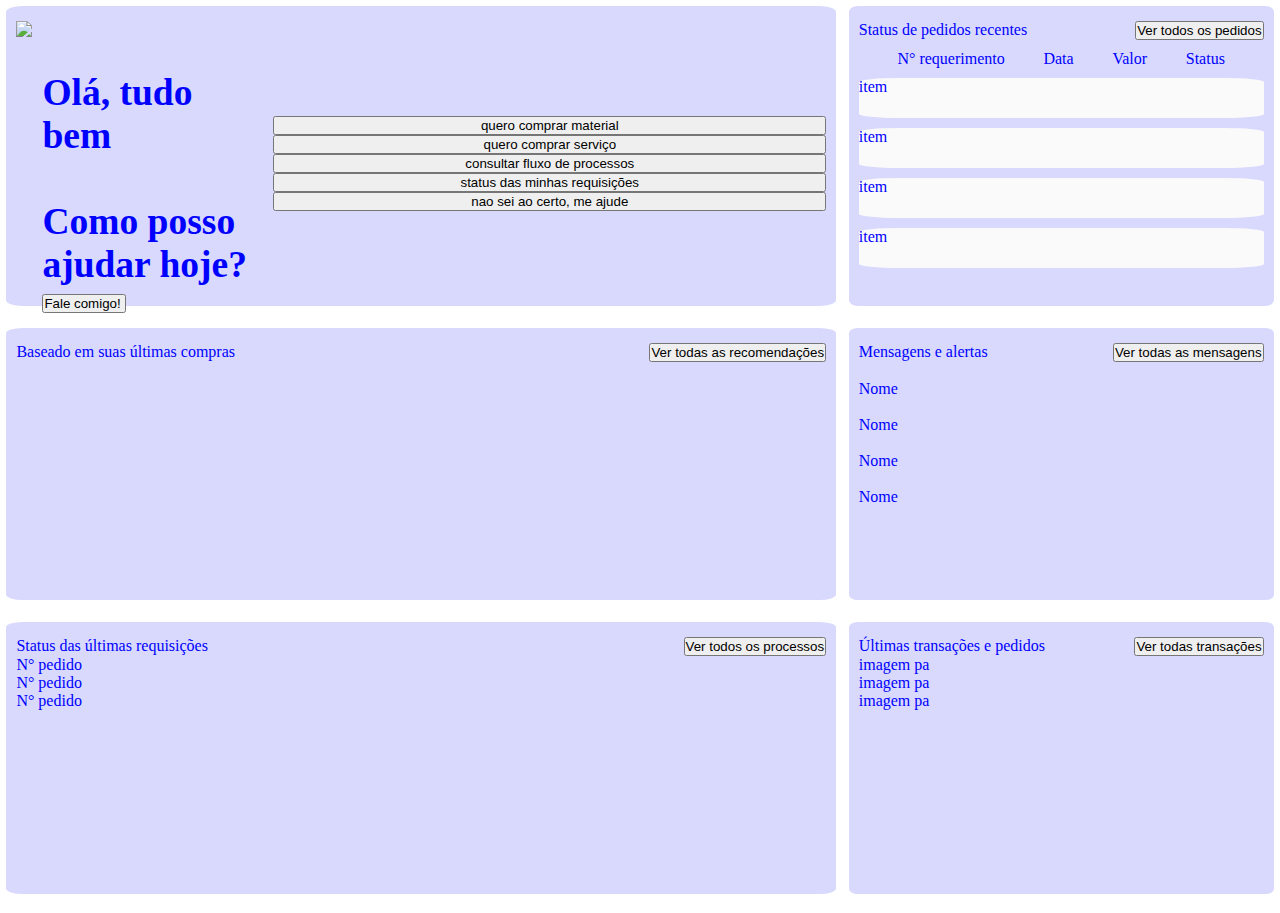
==== novo.html @ 1de51207 "JC+LC add: recent orders + alerts html" ====
<!DOCTYPE html>
<html lang="pt-br">
<head>
    <meta charset="UTF-8">
    <meta name="viewport" content="width=device-width, initial-scale=1.0">
    <title>SAP-NOVO</title>
    <link rel="stylesheet" href="visual/css/sap.css">
</head>
<body>
    <main class="main-content">
        <section class="double-box"> <!--PRIMEIRA-->
            <div class="long-box intro corner-border">
                <div>
                    <img src="./visual/imagens/roboz.png" class="roboz">
                </div>
                <div id="ola-tudo">
                    <h2>Olá, tudo bem 
                        <br>
                        <br>
                        Como posso
                        <br>
                        ajudar hoje?
                    </h2>
                    <button>Fale comigo! <img></button>
                </div>
                <div class="opcoes-ola">
                    <button>quero comprar material</button>
                    <button>quero comprar serviço</button>
                    <button>consultar fluxo de processos</button>
                    <button>status das minhas requisições</button>
                    <button>nao sei ao certo, me ajude</button>
                </div>
            </div>
            <div class="small-box corner-border">
                <div class="titulo-box">
                    <p>Status de pedidos recentes</p>
                    <button>Ver todos os pedidos</button>
                </div>
                <div class="info-pedidos">
                    <span>N° requerimento</span>
                    <span>Data</span>
                    <span>Valor</span>
                    <span>Status</span>
                </div>
                <div class="item-pedido">
                    <p>item</p>
                </div>
                <div class="item-pedido">
                    <p>item</p>
                </div>
                <div class="item-pedido">
                    <p>item</p>
                </div>
                <div class="item-pedido">
                    <p>item</p>
                </div>
            </div>
        </section>
        <section class="double-box corner-border" id="compras"> <!--SEGUNDA-->
            <div class="long-box corner-border" id="buying-box">
                <div class="titulo-box">
                    <p>Baseado em suas últimas compras</p>
                    <button>Ver todas as recomendações</button>
                </div>
                <div>
                    <div>
                        <img src="" alt="">
                        <p></p> 
                    </div>
                    <div>
                        <img src="" alt="">
                        <p></p> 
                    </div>
                    <div>
                        <img src="" alt="">
                        <p></p> 
                    </div>
                    <div>
                        <img src="" alt="">
                        <p></p> 
                    </div>
                    <div>
                        <img src="" alt="">
                        <p></p> 
                    </div>
                    <div>
                        <img src="" alt="">
                        <p></p> 
                    </div>
                </div>

            </div>
            <div class="small-box corner-border">
                <div class="titulo-box">
                    <p>Mensagens e alertas</p>
                    <button>Ver todas as mensagens</button>
                </div>
                <div class="alert-container">
                    <img src="" class="alert-container-pfp">
                    <div class="alert-container-texts">
                        <p class="alert-container-name">Nome</p>
                        <span class="alert-container-message"></span>
                    </div>
                    <span class="alert-container-date"></span>
                </div>
                <div class="alert-container">
                    <img src="" class="alert-container-pfp">
                    <div class="alert-container-texts">
                        <p class="alert-container-name">Nome</p>
                        <span class="alert-container-message"></span>
                    </div>
                    <span class="alert-container-date"></span>
                </div>
                <div class="alert-container">
                    <img src="" class="alert-container-pfp">
                    <div class="alert-container-texts">
                        <p class="alert-container-name">Nome</p>
                        <span class="alert-container-message"></span>
                    </div>
                    <span class="alert-container-date"></span>
                </div>
                <div class="alert-container">
                    <img src="" class="alert-container-pfp">
                    <div class="alert-container-texts">
                        <p class="alert-container-name">Nome</p>
                        <span class="alert-container-message"></span>
                    </div>
                    <span class="alert-container-date"></span>
                </div>
            </div>
        </section>
        <section class="double-box"> <!--TERCEIRA-->
            <div class="long-box corner-border" id="requisicoes">
                <div class="titulo-box">
                    <p>Status das últimas requisições</p>
                    <button>Ver todos os processos</button>
                </div>
                <div class="pedidos">
                    <div>
                        <p>N° pedido</p>
                    </div>
                    <div>
                        <p>N° pedido</p>
                    </div>
                    <div>
                        <p>N° pedido</p>
                    </div>
                </div>
            </div>
            <div class="small-box corner-border">
                <div class="titulo-box">
                    <p>Últimas transações e pedidos</p>
                    <button>Ver todas transações</button>
                </div>
                <div>
                    <p>imagem pa</p>
                </div>
                <div>
                    <p>imagem pa</p>
                </div>
                <div>
                    <p>imagem pa</p>
                </div>
            </div>
        </section>
    </main>
</body>
</html>
---- visual/css/sap.css ----
* {
    padding: 0%;
    margin: 0%;
}

/* SAP NOVO */

/* body {
    overflow: hidden;
}
*/

.main-content {
    height: 100vh;
    display: flex;
    flex-direction: column;
    gap: 1%;
    padding: 0.5%;
}

.double-box{
    margin-bottom: 1%;
    display: flex;
    flex-direction: row;
    gap: 1%;
    height: 33.3%;
    color: blue;
}

.corner-border {
    -moz-border-radius: 2%;
    -webkit-border-radius: 2%;
    border-radius: 2%;
}

.long-box{
    background-color: #d8d9fd;
    width: 66.6%;
    padding-left: 10px;
    padding-right: 10px;
    padding-top: 15px;
}

.small-box{
    background-color: #d8d9fd;
    width: 33.3%;
    padding-left: 10px;
    padding-right: 10px;
    padding-top: 15px;
}


.intro{
    display: flex;
    gap: 10px;
}

#ola-tudo{
    margin-top: 50px;
    font-size: 25px;
    width: 40%;
}

.roboz{
    height: 100%;
}

.opcoes-ola{
    display: flex;
    width: 100%;
    flex-direction: column;
    justify-content: center;
    align-self: center;
}

.info-pedidos{
    display: flex;
    margin-top: 10px;
    justify-content: space-evenly;
}

.item-pedido{
    background-color: #fafafa;
    display: flex;
    flex-direction: row;
    margin-top: 10px;
    height: 40px;
    border-radius: 10%;
    text-align: center;

}

.titulo-box{
    display: flex;
    justify-content: space-between;
}

.pedidos{
    display: flex;
    flex-direction: column;
}

/*------------- ------------------------ ------------------ -SAP ANTIGO- -------------------- --------------------- ---------------------*/

#old-header {
    width: 100vw;
    height: auto;
    padding-left: 1%;
    background-color: #dddddd;
}

#protective-tape {
    width: 100vw;
    height: 20px;
    background-color: yellow;
}

.button-menu {
    width: 100vw;
    display: flex;
    flex-direction: row;
    padding-left: 1%;
    background-color: #dddddd;
}

.old-buttons {
    border-radius: 0%;
}
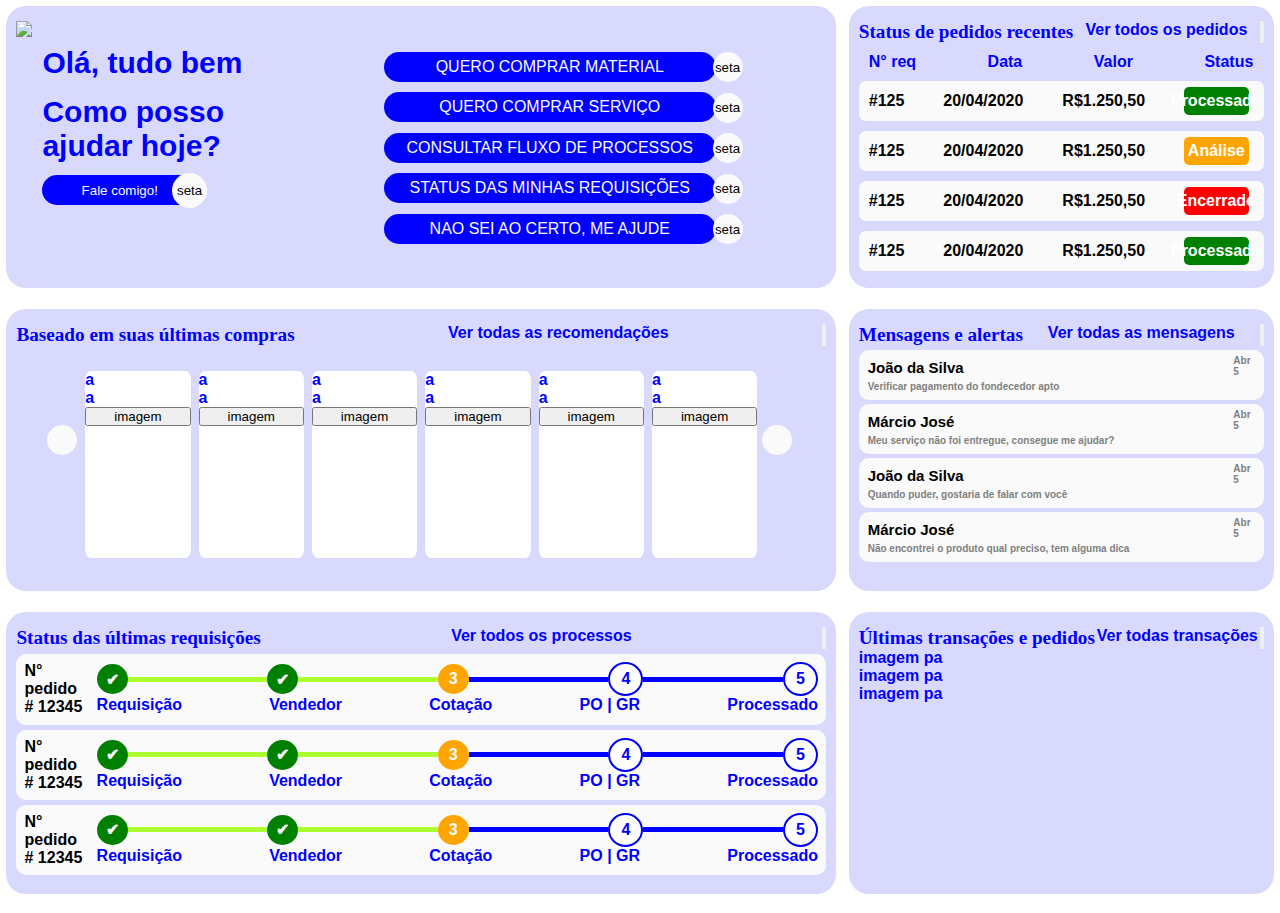
==== commit 39d950a7: "JGR: section massages, status últimas requisições css, complete (only divs and texts). (new)" ====
--- a/novo.html
+++ b/novo.html
@@ -14,143 +14,246 @@
                     <img src="./visual/imagens/roboz.png" class="roboz">
                 </div>
                 <div id="ola-tudo">
-                    <h2>Olá, tudo bem 
-                        <br>
-                        <br>
-                        Como posso
-                        <br>
-                        ajudar hoje?
-                    </h2>
-                    <button>Fale comigo! <img></button>
+                    <div>
+                        <h2>Olá, tudo bem 
+                        <h2 id="como-posso">
+                            Como posso
+                            <br>
+                            ajudar hoje?
+                        </h2>
+                        </h2>
+                    </div>
+                    <div id="but-ola-tudo">
+                        <button id="fale-comigo">Fale comigo!<button class="seta" id="seta-fale-comigo">seta</button></button>
+                    </div>
                 </div>
                 <div class="opcoes-ola">
-                    <button>quero comprar material</button>
-                    <button>quero comprar serviço</button>
-                    <button>consultar fluxo de processos</button>
-                    <button>status das minhas requisições</button>
-                    <button>nao sei ao certo, me ajude</button>
+                <button class="but-opcoes-ola">quero comprar material</button><button class="seta">seta</button>
+                    <button class="but-opcoes-ola">quero comprar serviço</button><button class="seta">seta</button>
+                    <button class="but-opcoes-ola">consultar fluxo de processos</button><button class="seta">seta</button>
+                    <button class="but-opcoes-ola">status das minhas requisições</button><button class="seta">seta</button>
+                    <button class="but-opcoes-ola">nao sei ao certo, me ajude</button><button class="seta">seta</button>
                 </div>
             </div>
             <div class="small-box corner-border">
                 <div class="titulo-box">
-                    <p>Status de pedidos recentes</p>
-                    <button>Ver todos os pedidos</button>
+                    <h3>Status de pedidos recentes</h3>
+                    <p>Ver todos os pedidos</p>
+                    <button></button>
                 </div>
                 <div class="info-pedidos">
-                    <span>N° requerimento</span>
+                    <span>N° req</span>
                     <span>Data</span>
                     <span>Valor</span>
                     <span>Status</span>
                 </div>
                 <div class="item-pedido">
-                    <p>item</p>
-                </div>
-                <div class="item-pedido">
-                    <p>item</p>
-                </div>
-                <div class="item-pedido">
-                    <p>item</p>
-                </div>
-                <div class="item-pedido">
-                    <p>item</p>
+                    <p class="dark-txt">#125</p>
+                    <p class="dark-txt">20/04/2020</p>
+                    <p class="dark-txt">R$1.250,50</p>
+                    <p class="status-pedidos-recentes">Processado</p>
+                </div>
+                <div class="item-pedido">
+                    <p class="dark-txt">#125</p>
+                    <p class="dark-txt">20/04/2020</p>
+                    <p class="dark-txt">R$1.250,50</p>
+                    <p id="status-pedidos-recentes-ama">Análise</p>
+                </div>
+                <div class="item-pedido">
+                    <p class="dark-txt">#125</p>
+                    <p class="dark-txt">20/04/2020</p>
+                    <p class="dark-txt">R$1.250,50</p>
+                    <p id="status-pedidos-recentes-ver">Encerrado</p>
+                </div>
+                <div class="item-pedido">
+                    <p class="dark-txt">#125</p>
+                    <p class="dark-txt">20/04/2020</p>
+                    <p class="dark-txt">R$1.250,50</p>
+                    <p class="status-pedidos-recentes">Processado</p>
                 </div>
             </div>
         </section>
         <section class="double-box corner-border" id="compras"> <!--SEGUNDA-->
             <div class="long-box corner-border" id="buying-box">
                 <div class="titulo-box">
-                    <p>Baseado em suas últimas compras</p>
-                    <button>Ver todas as recomendações</button>
-                </div>
-                <div>
-                    <div>
+                    <h3>Baseado em suas últimas compras</h3>
+                    <p>Ver todas as recomendações</p>
+                    <button></button>
+                </div>
+                <div class="ultimas-compras">
+                    <div class="seta">
+                        <img src="" alt="">
+                    </div> 
+                    <div class="imagem-produto">
+                        <img src="" alt="">
+                        <p>a<br>a</p>
+                        <button>imagem</button>
+                    </div>
+                    <div class="imagem-produto">
+                        <img src="" alt="">
+                        <p>a<br>a</p>
+                        <button>imagem</button>
+                    </div>
+                    <div class="imagem-produto">
+                        <img src="" alt="">
+                        <p>a<br>a</p>
+                        <button>imagem</button>
+                    </div>
+                    <div class="imagem-produto">
+                        <img src="" alt="">
+                        <p>a<br>a</p>
+                        <button>imagem</button> 
+                    </div>
+                    <div class="imagem-produto">
+                        <img src="" alt="">
+                        <p>a<br>a</p>
+                        <button>imagem</button> 
+                    </div>
+                    <div class="imagem-produto">
+                        <img src="" alt="">
+                        <p>a<br>a</p>
+                        <button>imagem</button> 
+                    </div>
+                    <div class="seta">
                         <img src="" alt="">
                         <p></p> 
                     </div>
-                    <div>
-                        <img src="" alt="">
-                        <p></p> 
-                    </div>
-                    <div>
-                        <img src="" alt="">
-                        <p></p> 
-                    </div>
-                    <div>
-                        <img src="" alt="">
-                        <p></p> 
-                    </div>
-                    <div>
-                        <img src="" alt="">
-                        <p></p> 
-                    </div>
-                    <div>
-                        <img src="" alt="">
-                        <p></p> 
-                    </div>
                 </div>
 
             </div>
             <div class="small-box corner-border">
                 <div class="titulo-box">
-                    <p>Mensagens e alertas</p>
-                    <button>Ver todas as mensagens</button>
-                </div>
-                <div class="alert-container">
-                    <img src="" class="alert-container-pfp">
-                    <div class="alert-container-texts">
-                        <p class="alert-container-name">Nome</p>
-                        <span class="alert-container-message"></span>
-                    </div>
-                    <span class="alert-container-date"></span>
-                </div>
-                <div class="alert-container">
-                    <img src="" class="alert-container-pfp">
-                    <div class="alert-container-texts">
-                        <p class="alert-container-name">Nome</p>
-                        <span class="alert-container-message"></span>
-                    </div>
-                    <span class="alert-container-date"></span>
-                </div>
-                <div class="alert-container">
-                    <img src="" class="alert-container-pfp">
-                    <div class="alert-container-texts">
-                        <p class="alert-container-name">Nome</p>
-                        <span class="alert-container-message"></span>
-                    </div>
-                    <span class="alert-container-date"></span>
-                </div>
-                <div class="alert-container">
-                    <img src="" class="alert-container-pfp">
-                    <div class="alert-container-texts">
-                        <p class="alert-container-name">Nome</p>
-                        <span class="alert-container-message"></span>
-                    </div>
-                    <span class="alert-container-date"></span>
+                    <h3>Mensagens e alertas</h3>
+                    <p>Ver todas as mensagens</p>
+                    <button></button>
+                </div>
+                <div class="alert-container">
+                    <img src="" class="alert-container-pfp">
+                    <div class="alert-container-texts">
+                        <p class="alert-container-name">João da Silva</p>
+                        <span class="alert-container-message">Verificar pagamento do fondecedor apto</span>
+                    </div>
+                    <span class="alert-container-date">Abr 5</span>
+                </div>
+                <div class="alert-container">
+                    <img src="" class="alert-container-pfp">
+                    <div class="alert-container-texts">
+                        <p class="alert-container-name">Márcio José</p>
+                        <span class="alert-container-message">Meu serviço não foi entregue, consegue me ajudar?</span>
+                    </div>
+                    <span class="alert-container-date">Abr 5</span>
+                </div>
+                <div class="alert-container">
+                    <img src="" class="alert-container-pfp">
+                    <div class="alert-container-texts">
+                        <p class="alert-container-name">João da Silva</p>
+                        <span class="alert-container-message">Quando puder, gostaria de falar com você</span>
+                    </div>
+                    <span class="alert-container-date">Abr 5</span>
+                </div>
+                <div class="alert-container">
+                    <img src="" class="alert-container-pfp">
+                    <div class="alert-container-texts">
+                        <p class="alert-container-name">Márcio José</p>
+                        <span class="alert-container-message">Não encontrei o produto qual preciso, tem alguma dica</span>
+                    </div>
+                    <span class="alert-container-date">Abr 5</span>
                 </div>
             </div>
         </section>
         <section class="double-box"> <!--TERCEIRA-->
             <div class="long-box corner-border" id="requisicoes">
                 <div class="titulo-box">
-                    <p>Status das últimas requisições</p>
-                    <button>Ver todos os processos</button>
-                </div>
-                <div class="pedidos">
-                    <div>
-                        <p>N° pedido</p>
-                    </div>
-                    <div>
-                        <p>N° pedido</p>
-                    </div>
-                    <div>
-                        <p>N° pedido</p>
+                    <h3>Status das últimas requisições</h3>
+                    <p>Ver todos os processos</p>
+                    <button></button>
+                </div>
+                <div class="status-pedidos">
+                    <div class="status-pedidos-box">
+                        <div class="status-id-pedidos">
+                            <h4>N° pedido</h4>
+                            <h4># 12345</h4>
+                        </div>
+                        <div class="etapas-status-pedidos">
+                            <div class="status-pedidos-colorido">
+                                <div class="bola-verde">✔</div>
+                                <div class="linha-verde"></div>
+                                <div class="bola-verde">✔</div>
+                                <div class="linha-verde"></div>
+                                <div class="bola-amarela">3</div>
+                                <div class="linha-padrao"></div>
+                                <div class="bola-padrao">4</div>
+                                <div class="linha-padrao"></div>
+                                <div class="bola-padrao">5</div>
+                            </div>
+                            <div class="txt-status-pedidos">
+                                <p>Requisição</p>
+                                <p>Vendedor</p>
+                                <p>Cotação</p>
+                                <p>PO | GR</p>
+                                <p>Processado</p>
+                            </div>
+                        </div>
+                    </div>
+                    <div class="status-pedidos-box">
+                        <div class="status-id-pedidos">
+                            <h4>N° pedido</h4>
+                            <h4># 12345</h4>
+                        </div>
+                        <div class="etapas-status-pedidos">
+                            <div class="status-pedidos-colorido">
+                                <div class="bola-verde">✔</div>
+                                <div class="linha-verde"></div>
+                                <div class="bola-verde">✔</div>
+                                <div class="linha-verde"></div>
+                                <div class="bola-amarela">3</div>
+                                <div class="linha-padrao"></div>
+                                <div class="bola-padrao">4</div>
+                                <div class="linha-padrao"></div>
+                                <div class="bola-padrao">5</div>
+                            </div>
+                            <div class="txt-status-pedidos">
+                                <p>Requisição</p>
+                                <p>Vendedor</p>
+                                <p>Cotação</p>
+                                <p>PO | GR</p>
+                                <p>Processado</p>
+                            </div>
+                        </div>
+                    </div>
+                    <div class="status-pedidos-box">
+                        <div class="status-id-pedidos">
+                            <h4>N° pedido</h4>
+                            <h4># 12345</h4>
+                        </div>
+                        <div class="etapas-status-pedidos">
+                            <div class="status-pedidos-colorido">
+                                <div class="bola-verde">✔</div>
+                                <div class="linha-verde"></div>
+                                <div class="bola-verde">✔</div>
+                                <div class="linha-verde"></div>
+                                <div class="bola-amarela">3</div>
+                                <div class="linha-padrao"></div>
+                                <div class="bola-padrao">4</div>
+                                <div class="linha-padrao"></div>
+                                <div class="bola-padrao">5</div>
+                            </div>
+                            <div class="txt-status-pedidos">
+                                <p>Requisição</p>
+                                <p>Vendedor</p>
+                                <p>Cotação</p>
+                                <p>PO | GR</p>
+                                <p>Processado</p>
+                            </div>
+                        </div>
                     </div>
                 </div>
             </div>
             <div class="small-box corner-border">
                 <div class="titulo-box">
-                    <p>Últimas transações e pedidos</p>
-                    <button>Ver todas transações</button>
+                    <h3>Últimas transações e pedidos</h3>
+                    <p>Ver todas transações</p>
+                    <button></button>
                 </div>
                 <div>
                     <p>imagem pa</p>
--- a/visual/css/sap.css
+++ b/visual/css/sap.css
@@ -1,6 +1,7 @@
 * {
     padding: 0%;
     margin: 0%;
+    font-family: Arial, Helvetica, sans-serif;
 }
 
 /* SAP NOVO */
@@ -16,6 +17,11 @@
     flex-direction: column;
     gap: 1%;
     padding: 0.5%;
+}
+
+h2{
+    font-family: Verdana, Geneva, Tahoma, sans-serif;
+    font-size: larger;
 }
 
 .double-box{
@@ -25,12 +31,13 @@
     gap: 1%;
     height: 33.3%;
     color: blue;
+    font-weight: 600;
 }
 
 .corner-border {
-    -moz-border-radius: 2%;
-    -webkit-border-radius: 2%;
-    border-radius: 2%;
+    -moz-border-radius: 20px;
+    -webkit-border-radius: 20px;
+    border-radius: 20px;
 }
 
 .long-box{
@@ -49,6 +56,10 @@
     padding-top: 15px;
 }
 
+h3{
+   font-family: Verdana;
+   font-size: larger;
+}
 
 .intro{
     display: flex;
@@ -56,9 +67,38 @@
 }
 
 #ola-tudo{
-    margin-top: 50px;
+    margin-top: 3%;
     font-size: 25px;
     width: 40%;
+    height: 100%;
+}
+
+#but-ola-tudo{
+    display: flex;
+    height: max-content;
+    margin-top: 10px;
+}
+
+#seta-fale-comigo{
+    height: 35px;
+    width: 35px;
+    margin-left: -25px;
+}
+
+#fale-comigo{
+    background-color: blue;
+    color: #fafafa;
+    border-style: none;
+    text-align: center;
+    height: 30px;
+    width: 70%;
+    border-radius: 100px;
+    align-self: center;
+    font-weight: 300;
+}
+
+#como-posso{
+    margin-top: 15px;
 }
 
 .roboz{
@@ -66,28 +106,100 @@
 }
 
 .opcoes-ola{
-    display: flex;
-    width: 100%;
-    flex-direction: column;
-    justify-content: center;
-    align-self: center;
+    width: 100%;
+    height: 100%;
+    justify-content: center;
+    align-items: center;
+    align-self: center;
+    margin-top: 5%;
+}
+
+.but-opcoes-ola{
+    background-color: blue;
+    color: #fafafa;
+    border-style: none;
+    width: 60%;
+    margin-top: 10px;
+    height: 30px;      
+    border-radius: 100px;
+    margin-left: 20%;
+    text-transform: uppercase;
+    font-family: helvetica;
+    font-size: medium;
+}       
+
+.seta{
+    background-color: #fafafa;
+    border-style: none;
+    height: 30px;
+    width: 30px;
+    margin-left: -3px;
+    border-radius: 150px;
 }
 
 .info-pedidos{
     display: flex;
     margin-top: 10px;
-    justify-content: space-evenly;
+    justify-content: space-between;
+    width: 95%;
+    margin-left: 10px;
+    margin-right: 50px;
 }
 
 .item-pedido{
     background-color: #fafafa;
     display: flex;
     flex-direction: row;
+    justify-content: space-between;
     margin-top: 10px;
     height: 40px;
-    border-radius: 10%;
-    text-align: center;
-
+    border-radius: 7px;
+    align-items: center;
+    padding-left: 10px;
+    padding-right: 15px;
+}
+
+.status-pedidos-recentes{
+    background-color: green;
+    display: flex;
+    align-items: center;
+    justify-content: center;
+    color: white;
+    width: 17%;
+    border-radius: 5px;
+    height: 70%;
+    font-weight: 700;
+}
+
+
+.dark-txt{
+    color: black;
+    font-weight: 800;
+    font-size: medium;
+}
+
+#status-pedidos-recentes-ver{
+    background-color: red;
+    display: flex;
+    align-items: center;
+    justify-content: center;
+    color: white;
+    width: 17%;
+    border-radius: 5px;
+    height: 70%;
+    font-weight: 700;
+}
+
+#status-pedidos-recentes-ama{
+    background-color: orange;
+    display: flex;
+    align-items: center;
+    justify-content: center;
+    color: white;
+    width: 17%;
+    border-radius: 5px;
+    height: 70%;
+    font-weight: 700;
 }
 
 .titulo-box{
@@ -95,9 +207,158 @@
     justify-content: space-between;
 }
 
+.ultimas-compras{
+    display: flex;
+    flex-direction: row;
+    gap: 1%;
+    height: 70%;
+    align-items: center;
+    justify-content: center;
+}
+
+.imagem-produto{
+    background-color: white;
+    height: 100%;
+    display: flex;
+    flex-direction: column;
+    border-radius: 5%;
+    width: 13%;
+    margin-top: 50px;
+}
+
 .pedidos{
     display: flex;
     flex-direction: column;
+}
+
+.alert-container{
+    background-color: #fafafa;
+    display: flex;
+    height: 15%;
+    margin-top: 1%;
+    border-radius: 10px;
+    padding: 5px;
+}
+
+.alert-container-texts{
+    width: 100%;
+    padding: 1%;
+}
+
+.alert-container-date{
+    font-size: 10px;
+    color: gray;
+    width: 7%;
+}
+
+.alert-container-name{
+    width: 100%;
+    color: black;
+    font-size: 15px;
+    display: flex;
+    justify-content: space-between;
+}
+
+.alert-container-message{
+    font-size: 10px;
+    color: gray;
+    margin-top: 5px;
+}
+
+.status-pedidos-box{
+    background-color: #fafafa;
+    display: flex;
+    padding: 1%;
+    border-radius: 10px;
+    margin-top: 5px;
+}
+
+h4{
+    color: black;
+}
+
+.status-id-pedidos{
+    width: 10%;
+    display: flex;
+    flex-direction: column;
+    justify-content: center;
+}
+
+.etapas-status-pedidos{
+    width: 100%;
+}
+
+.status-pedidos-colorido{
+    display: flex;
+}
+
+.linha-padrao{
+    background-color: blue;
+    width: 25%;
+    height: 5px;
+    align-self: center;
+}
+
+.linha-verde{
+    background-color: greenyellow;
+    width: 25%;
+    height: 5px;
+    align-self: center;
+}
+
+.linha-amarela{
+    background-color: greenyellow;
+    width: 25%;
+}
+
+.bola-amarela{
+    background-color: orange;
+    width: 40px;
+    height: 30px;
+    display: flex;
+    justify-content: center;
+    align-items: center;
+    border-radius: 100%;
+    align-self: center;
+    color: white;
+}
+
+.bola-padrao{
+    background-color: white;
+    border-width: 2px;
+    border-color: blue;
+    border-style: solid;
+    width: 40px;
+    height: 30px;
+    display: flex;
+    justify-content: center;
+    align-items: center;
+    border-radius: 100%;
+    align-self: center;
+
+}
+
+.bola-verde{
+    background-color: green;
+    color: white;
+    width: 40px;
+    height: 30px;
+    display: flex;
+    justify-content: center;
+    align-items: center;
+    border-radius: 100%;
+    align-self: center;
+}
+
+.etapas-img-status-pedidos{
+    width: 100%;
+    height: 27px;
+}
+
+.txt-status-pedidos{
+    display: flex;
+    justify-content: space-between;
+    height: fit-content;
 }
 
 /*------------- ------------------------ ------------------ -SAP ANTIGO- -------------------- --------------------- ---------------------*/
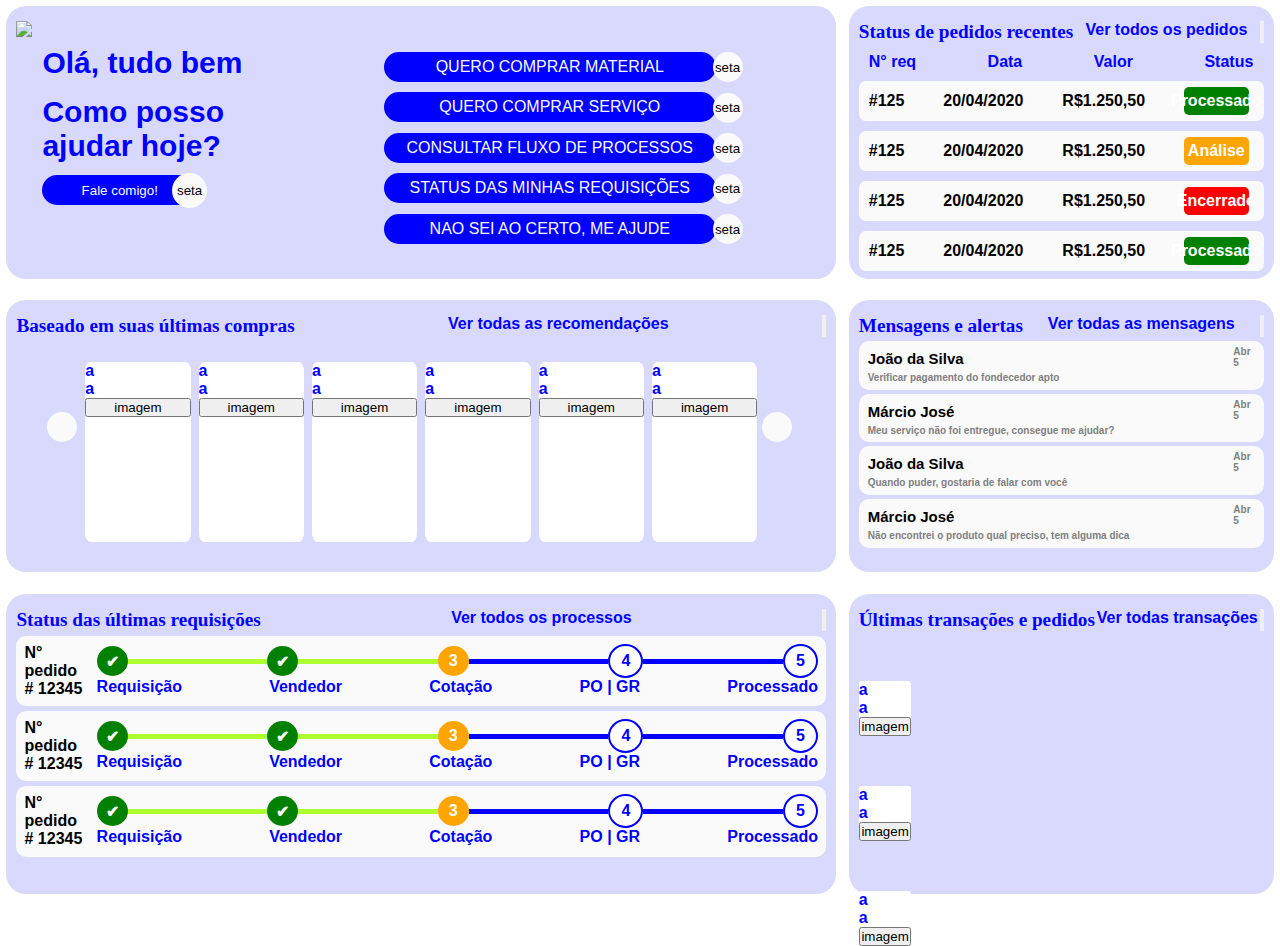
==== commit 0015eb70: "Merge pull request #1 from Johann284/master" ====
--- a/novo.html
+++ b/novo.html
@@ -255,14 +255,22 @@
                     <p>Ver todas transações</p>
                     <button></button>
                 </div>
-                <div>
-                    <p>imagem pa</p>
-                </div>
-                <div>
-                    <p>imagem pa</p>
-                </div>
-                <div>
-                    <p>imagem pa</p>
+                <div class="produtos-img">
+                    <div class="imagem-produto">
+                        <img src="" alt="">
+                        <p>a<br>a</p>
+                        <button>imagem</button>
+                    </div>
+                    <div class="imagem-produto">
+                        <img src="" alt="">
+                        <p>a<br>a</p>
+                        <button>imagem</button>
+                    </div>
+                    <div class="imagem-produto">
+                        <img src="" alt="">
+                        <p>a<br>a</p>
+                        <button>imagem</button>
+                    </div>
                 </div>
             </div>
         </section>
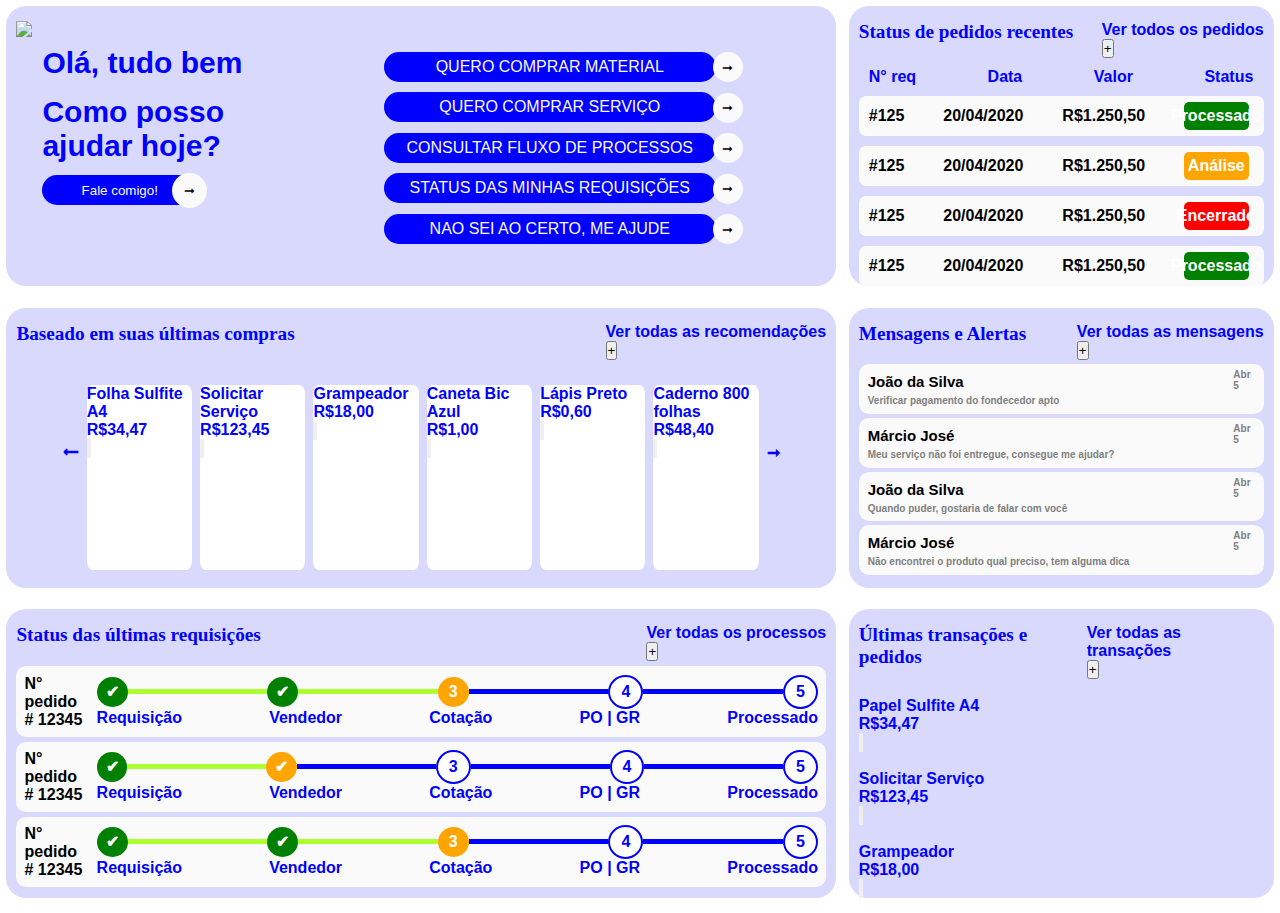
==== commit 7b68b02b: "Update novo.html" ====
--- a/novo.html
+++ b/novo.html
@@ -24,22 +24,26 @@
                         </h2>
                     </div>
                     <div id="but-ola-tudo">
-                        <button id="fale-comigo">Fale comigo!<button class="seta" id="seta-fale-comigo">seta</button></button>
+                        <button id="fale-comigo">Fale comigo!<button class="seta" id="seta-fale-comigo">➞</button></button>
                     </div>
                 </div>
                 <div class="opcoes-ola">
-                <button class="but-opcoes-ola">quero comprar material</button><button class="seta">seta</button>
-                    <button class="but-opcoes-ola">quero comprar serviço</button><button class="seta">seta</button>
-                    <button class="but-opcoes-ola">consultar fluxo de processos</button><button class="seta">seta</button>
-                    <button class="but-opcoes-ola">status das minhas requisições</button><button class="seta">seta</button>
-                    <button class="but-opcoes-ola">nao sei ao certo, me ajude</button><button class="seta">seta</button>
+                <button class="but-opcoes-ola">quero comprar material</button><button class="seta">➞</button>
+                    <button class="but-opcoes-ola">quero comprar serviço</button><button class="seta">➞</button>
+                    <button class="but-opcoes-ola">consultar fluxo de processos</button><button class="seta">➞</button>
+                    <button class="but-opcoes-ola">status das minhas requisições</button><button class="seta">➞</button>
+                    <button class="but-opcoes-ola">nao sei ao certo, me ajude</button><button class="seta">➞</button>
                 </div>
             </div>
             <div class="small-box corner-border">
                 <div class="titulo-box">
-                    <h3>Status de pedidos recentes</h3>
-                    <p>Ver todos os pedidos</p>
-                    <button></button>
+                    <div>
+                        <h3>Status de pedidos recentes</h3>
+                    </div>
+                    <div class="ver-mais">
+                        <p>Ver todos os pedidos</p>
+                        <button class="mais">+</button>
+                    </div>
                 </div>
                 <div class="info-pedidos">
                     <span>N° req</span>
@@ -76,56 +80,81 @@
         <section class="double-box corner-border" id="compras"> <!--SEGUNDA-->
             <div class="long-box corner-border" id="buying-box">
                 <div class="titulo-box">
-                    <h3>Baseado em suas últimas compras</h3>
-                    <p>Ver todas as recomendações</p>
-                    <button></button>
+                    <div>
+                        <h3>Baseado em suas últimas compras</h3>
+                    </div>
+                    <div class="ver-mais">
+                        <p>Ver todas as recomendações</p>
+                        <button class="mais">+</button>
+                    </div>
                 </div>
                 <div class="ultimas-compras">
-                    <div class="seta">
-                        <img src="" alt="">
+                    <div class="div-seta">
+                        <p>🠔</p>
                     </div> 
                     <div class="imagem-produto">
-                        <img src="" alt="">
-                        <p>a<br>a</p>
-                        <button>imagem</button>
-                    </div>
-                    <div class="imagem-produto">
-                        <img src="" alt="">
-                        <p>a<br>a</p>
-                        <button>imagem</button>
-                    </div>
-                    <div class="imagem-produto">
-                        <img src="" alt="">
-                        <p>a<br>a</p>
-                        <button>imagem</button>
-                    </div>
-                    <div class="imagem-produto">
-                        <img src="" alt="">
-                        <p>a<br>a</p>
-                        <button>imagem</button> 
-                    </div>
-                    <div class="imagem-produto">
-                        <img src="" alt="">
-                        <p>a<br>a</p>
-                        <button>imagem</button> 
-                    </div>
-                    <div class="imagem-produto">
-                        <img src="" alt="">
-                        <p>a<br>a</p>
-                        <button>imagem</button> 
-                    </div>
-                    <div class="seta">
-                        <img src="" alt="">
+                        <img src="visual/imagens/folha-sulfite.jpg" alt="" class="produto">
+                        <div class="desc-produto">
+                            <p>Folha Sulfite A4<br>R$34,47</p>
+                            <button class="shopping-cart"><img src="visual/imagens/cart.svg" alt="" class="img-shopping-cart"></button>
+                        </div>
+                    </div>
+                    <div class="imagem-produto">
+                        <img src="visual/imagens/sap.jpg" alt="" class="produto sap">
+                        <div class="desc-produto">
+                           <p>Solicitar Serviço<br>R$123,45</p>
+                           <button class="shopping-cart"><img src="visual/imagens/cart.svg" alt="" class="img-shopping-cart"></button>
+                        </div>
+                    </div>
+                    <div class="imagem-produto">
+                        <img src="visual/imagens/grampeador.jpg" alt="" class="produto">
+                        <div class="desc-produto">
+                            <p>Grampeador<br>R$18,00</p>
+                            <button class="shopping-cart"><img src="visual/imagens/cart.svg" alt="" class="img-shopping-cart"></button>
+                        </div>
+                    </div>
+                    <div class="imagem-produto">
+                        <img src="visual/imagens/caneta.webp" alt="" class="produto">
+                        <div class="desc-produto">
+                            <p>Caneta Bic Azul<br>R$1,00</p>
+                             <button class="shopping-cart"><img src="visual/imagens/cart.svg" alt="" class="img-shopping-cart"></button>
+                         </div>
+                    </div>
+                    <div class="imagem-produto">
+                        <img src="visual/imagens/lapis-preto.png" alt="" class="produto">
+                        <div class="desc-produto">
+                            <p>Lápis Preto<br>R$0,60</p>
+                             <button class="shopping-cart"><img src="visual/imagens/cart.svg" alt="" class="img-shopping-cart"></button>
+                         </div>
+                    </div>
+                    <div class="imagem-produto">
+                        <img src="visual/imagens/caderno.png" alt="" class="produto">
+                        <div class="desc-produto">
+                            <p>Caderno 800 folhas<br>R$48,40</p>
+                             <button class="shopping-cart"><img src="visual/imagens/cart.svg" alt="" class="img-shopping-cart"></button>
+                         </div> 
+                    </div>
+                    <div class="div-seta">
+                        <p>➞</p>
                         <p></p> 
                     </div>
                 </div>
-
+                <div class="bolinhas-total">
+                    <div class="bolinha-preenchida"></div>
+                    <div class="bolinha-vazia"></div>
+                    <div class="bolinha-vazia"></div>
+                    <div class="bolinha-vazia"></div>
+                </div>
             </div>
             <div class="small-box corner-border">
                 <div class="titulo-box">
-                    <h3>Mensagens e alertas</h3>
-                    <p>Ver todas as mensagens</p>
-                    <button></button>
+                    <div>
+                        <h3>Mensagens e Alertas</h3>
+                    </div>
+                    <div class="ver-mais">
+                        <p>Ver todas as mensagens</p>
+                        <button class="mais">+</button>
+                    </div>
                 </div>
                 <div class="alert-container">
                     <img src="" class="alert-container-pfp">
@@ -164,9 +193,13 @@
         <section class="double-box"> <!--TERCEIRA-->
             <div class="long-box corner-border" id="requisicoes">
                 <div class="titulo-box">
-                    <h3>Status das últimas requisições</h3>
-                    <p>Ver todos os processos</p>
-                    <button></button>
+                    <div>
+                        <h3>Status das últimas requisições</h3>
+                    </div>
+                    <div class="ver-mais">
+                        <p>Ver todas os processos</p>
+                        <button class="mais">+</button>
+                    </div>
                 </div>
                 <div class="status-pedidos">
                     <div class="status-pedidos-box">
@@ -204,9 +237,9 @@
                             <div class="status-pedidos-colorido">
                                 <div class="bola-verde">✔</div>
                                 <div class="linha-verde"></div>
-                                <div class="bola-verde">✔</div>
-                                <div class="linha-verde"></div>
-                                <div class="bola-amarela">3</div>
+                                <div class="bola-amarela">✔</div>
+                                <div class="linha-padrao"></div>
+                                <div class="bola-padrao">3</div>
                                 <div class="linha-padrao"></div>
                                 <div class="bola-padrao">4</div>
                                 <div class="linha-padrao"></div>
@@ -251,29 +284,45 @@
             </div>
             <div class="small-box corner-border">
                 <div class="titulo-box">
-                    <h3>Últimas transações e pedidos</h3>
-                    <p>Ver todas transações</p>
-                    <button></button>
-                </div>
-                <div class="produtos-img">
-                    <div class="imagem-produto">
-                        <img src="" alt="">
-                        <p>a<br>a</p>
-                        <button>imagem</button>
-                    </div>
-                    <div class="imagem-produto">
-                        <img src="" alt="">
-                        <p>a<br>a</p>
-                        <button>imagem</button>
-                    </div>
-                    <div class="imagem-produto">
-                        <img src="" alt="">
-                        <p>a<br>a</p>
-                        <button>imagem</button>
-                    </div>
+                    <div>
+                        <h3>Últimas transações e pedidos</h3>
+                    </div>
+                    <div class="ver-mais">
+                        <p>Ver todas as transações</p>
+                        <button class="mais">+</button>
+                    </div>
+                </div>
+                <div class="produtos-ultimas-transacoes">
+                    <div class="imagem-produto-transacoes">
+                        <img src="visual/imagens/folha-sulfite.jpg" alt="" class="produto">
+                        <div class="desc-produto">
+                            <p>Papel Sulfite A4<br>R$34,47</p>
+                            <button class="shopping-cart"><img src="visual/imagens/cart.svg" alt="" class="img-shopping-cart"></button>
+                         </div>
+                    </div>
+                    <div class="imagem-produto-transacoes">
+                        <img src="visual/imagens/sap.jpg" alt="" class="produto sap">
+                        <div class="desc-produto">
+                            <p>Solicitar Serviço<br>R$123,45</p>
+                            <button class="shopping-cart"><img src="visual/imagens/cart.svg" alt="" class="img-shopping-cart"></button>
+                         </div>
+                    </div>
+                    <div class="imagem-produto-transacoes">
+                        <img src="visual/imagens/grampeador.jpg" alt="" class="produto">
+                        <div class="desc-produto">
+                            <p>Grampeador<br>R$18,00</p>
+                            <button class="shopping-cart"><img src="visual/imagens/cart.svg" alt="" class="img-shopping-cart"></button>
+                         </div>
+                    </div>
+                </div>
+                <div class="bolinhas-total">
+                    <div class="bolinha-preenchida"></div>
+                    <div class="bolinha-vazia"></div>
+                    <div class="bolinha-vazia"></div>
+                    <div class="bolinha-vazia"></div>
                 </div>
             </div>
         </section>
     </main>
 </body>
-</html>+</html>
--- a/visual/css/sap.css
+++ b/visual/css/sap.css
@@ -363,27 +363,248 @@
 
 /*------------- ------------------------ ------------------ -SAP ANTIGO- -------------------- --------------------- ---------------------*/
 
+#old-body {
+    height: 100%;
+    width: 100%;
+    box-sizing: border-box;
+    background-color: #cfcfcf;
+}
+
 #old-header {
-    width: 100vw;
+    width: 100%;
     height: auto;
-    padding-left: 1%;
     background-color: #dddddd;
 }
 
+#header-title {
+    margin-left: 1%;
+}
+
 #protective-tape {
-    width: 100vw;
+    width: 100%;
     height: 20px;
     background-color: yellow;
 }
 
 .button-menu {
-    width: 100vw;
+    width: auto;
+    height: auto;
     display: flex;
     flex-direction: row;
-    padding-left: 1%;
+    gap: 5px;
+    padding-top: 5px;
+    padding-bottom: 5px;
+    margin-left: 1%;
     background-color: #dddddd;
 }
 
+#transparent {
+    background-color: transparent;
+}
+
 .old-buttons {
+    height: 25px;
+    padding: 5px;
     border-radius: 0%;
-}+    border: 1px solid gray;
+    background-color: #dddddd;
+    text-align: center;
+}
+
+.less-opacity {
+    opacity: 40%;
+}
+
+.vl {
+    border-left: 2px solid #bfbfbf;
+    height: auto;
+}
+
+.dropdown-old {
+    border: 1px solid gray;
+    background-color: #dddddd;
+}
+
+.sidebar {
+    margin: 0;
+    padding: 0;
+    width: 350px;
+    background-color: #fafafa;
+    position: fixed;
+    display: flex;
+    flex-direction: column;
+    height: 100%;
+    overflow: auto;
+    border-right: 5px solid #ececec;
+}
+
+#sidebar-header {
+    display: flex;
+    flex-direction: row;
+    gap: 7%;
+    text-align: center;
+    padding-top: 10px;
+    padding-left: 20px;
+}
+
+.big-text {
+    font-size: 22px;
+}
+
+.medium-text {
+    margin-top: 5px;
+}
+
+#folder {
+    margin-top: 5px;
+    margin-left: auto;
+    margin-right: 10px;
+    height: 15px;
+    width: 15px;
+}
+
+.triangle {
+    width: 0;
+	height: 0;
+	border-left: 9.5px solid transparent;
+	border-right: 9.5px solid transparent;
+	border-bottom: 10px solid steelblue;
+    margin-top: 7px;
+}
+
+#triangle-sidebar {
+    margin-left: 65px;
+}
+
+#sidebar-buttons {
+    display: flex;
+    height: 25px;
+    border-top: 5px solid steelblue;
+}
+
+#mechanic-button {
+    margin-left: auto;
+    margin-right: 10px;
+}
+
+.table-row {
+    display: flex;
+    flex-direction: row;
+    gap: 0px;
+}
+
+.blank-row {
+    background-color: #dddddd;
+    width: 25px;
+    height: 25px;
+    border: 1px solid #bfbfbf;
+}
+
+#blue-blank {
+    background-color: steelblue;
+}
+
+.table-item {
+    width: 100px;
+    padding-top: 4px;
+    padding-left: 5px;
+    border: 1px solid #bfbfbf;
+    overflow: hidden;
+    background-color: #fafafa;
+}
+
+.blue-item {
+    background-color: rgba(70, 131, 180, 0.514);
+}
+
+.item-top {
+    background-color: #dddddd;
+}
+
+#old-main {
+    width: auto;
+    margin-left: 355px;
+    padding-left: 5px;
+}
+
+#higher-old {
+    width: 100%;
+    height: 50vh;
+    background-color: #f0f0f0;
+}
+
+#white-square {
+    width: auto;
+    height: 20px;
+    margin-left: 10px;
+    margin-left: 10px;
+    background-color: #fafafa;
+}
+
+#gray-square {
+    width: auto;
+    height: 5px;
+    margin-left: 10px;
+    background-color: #c7c6c6;
+}
+
+#main-header {
+    display: flex;
+    flex-direction: row;
+    align-items: center;
+    gap: 30px;
+    padding-top: 20px;
+    margin-left: 10px;
+}
+
+#circular-button {
+    height: 20px;
+    width: 20px;
+    border-radius: 100%;
+    border: 1px solid #d3d3d3;
+    background-color: #fafafa;
+}
+
+#folder-main {
+    margin-top: 5px;
+    margin-left: auto;
+    margin-right: 10px;
+    height: 15px;
+    width: 15px;
+}
+
+#main-triangle {
+    margin-left: 183px;
+}
+
+#main-buttons {
+    display: flex;
+    height: 25px;
+    border-top: 5px solid steelblue;
+    margin-left: 10px
+}
+
+#main-table {
+    width: auto;
+    margin-left: 10px;
+}
+
+#main-table-image {
+    height: 10px;
+    width: 10px;
+}
+
+#icon-blank {
+    display: flex;
+    justify-content: center;
+    align-items: center;
+}
+
+.table-item-main {
+    width: fit-content;
+    padding-top: 4px;
+    padding-left: 5px;
+    border: 1px solid #bfbfbf;
+    overflow: hidden;
+    background-color: #fafafa;
+}
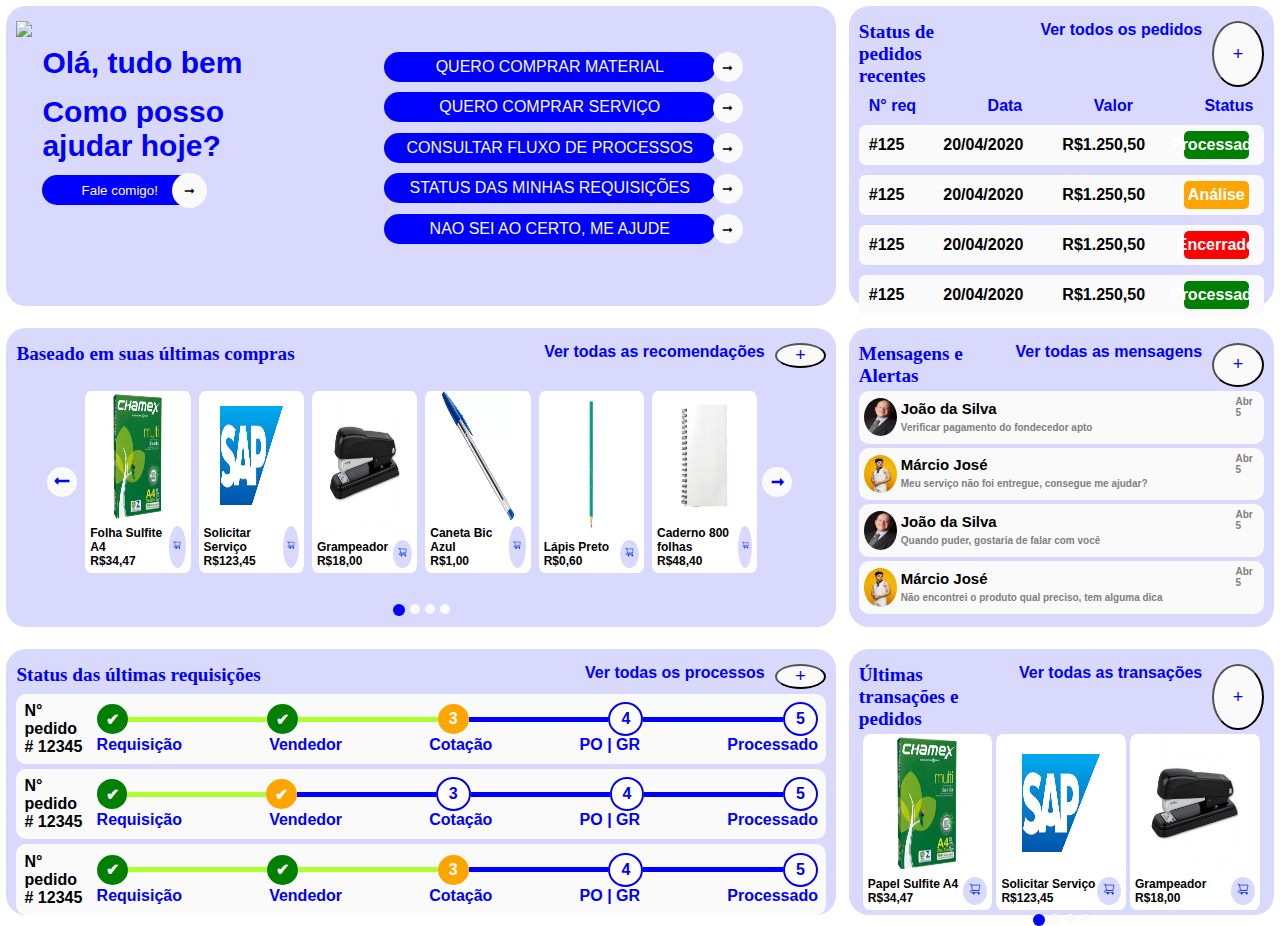
==== commit c63d786e: "JGR: final commits, 99% perfect" ====
--- a/novo.html
+++ b/novo.html
@@ -41,7 +41,7 @@
                         <h3>Status de pedidos recentes</h3>
                     </div>
                     <div class="ver-mais">
-                        <p>Ver todos os pedidos</p>
+                        <p class="ver-todxs">Ver todos os pedidos</p>
                         <button class="mais">+</button>
                     </div>
                 </div>
@@ -84,7 +84,7 @@
                         <h3>Baseado em suas últimas compras</h3>
                     </div>
                     <div class="ver-mais">
-                        <p>Ver todas as recomendações</p>
+                        <p class="ver-todxs">Ver todas as recomendações</p>
                         <button class="mais">+</button>
                     </div>
                 </div>
@@ -152,12 +152,12 @@
                         <h3>Mensagens e Alertas</h3>
                     </div>
                     <div class="ver-mais">
-                        <p>Ver todas as mensagens</p>
+                        <p class="ver-todxs">Ver todas as mensagens</p>
                         <button class="mais">+</button>
                     </div>
                 </div>
                 <div class="alert-container">
-                    <img src="" class="alert-container-pfp">
+                    <img src="visual/imagens/joao-da-silva.jpg" class="alert-container-pfp">
                     <div class="alert-container-texts">
                         <p class="alert-container-name">João da Silva</p>
                         <span class="alert-container-message">Verificar pagamento do fondecedor apto</span>
@@ -165,7 +165,7 @@
                     <span class="alert-container-date">Abr 5</span>
                 </div>
                 <div class="alert-container">
-                    <img src="" class="alert-container-pfp">
+                    <img src="visual/imagens/marcio-jose.jpg" class="alert-container-pfp">
                     <div class="alert-container-texts">
                         <p class="alert-container-name">Márcio José</p>
                         <span class="alert-container-message">Meu serviço não foi entregue, consegue me ajudar?</span>
@@ -173,7 +173,7 @@
                     <span class="alert-container-date">Abr 5</span>
                 </div>
                 <div class="alert-container">
-                    <img src="" class="alert-container-pfp">
+                    <img src="visual/imagens/joao-da-silva.jpg" class="alert-container-pfp">
                     <div class="alert-container-texts">
                         <p class="alert-container-name">João da Silva</p>
                         <span class="alert-container-message">Quando puder, gostaria de falar com você</span>
@@ -181,7 +181,7 @@
                     <span class="alert-container-date">Abr 5</span>
                 </div>
                 <div class="alert-container">
-                    <img src="" class="alert-container-pfp">
+                    <img src="visual/imagens/marcio-jose.jpg" class="alert-container-pfp">
                     <div class="alert-container-texts">
                         <p class="alert-container-name">Márcio José</p>
                         <span class="alert-container-message">Não encontrei o produto qual preciso, tem alguma dica</span>
@@ -197,7 +197,7 @@
                         <h3>Status das últimas requisições</h3>
                     </div>
                     <div class="ver-mais">
-                        <p>Ver todas os processos</p>
+                        <p class="ver-todxs">Ver todas os processos</p>
                         <button class="mais">+</button>
                     </div>
                 </div>
@@ -288,7 +288,7 @@
                         <h3>Últimas transações e pedidos</h3>
                     </div>
                     <div class="ver-mais">
-                        <p>Ver todas as transações</p>
+                        <p class="ver-todxs">Ver todas as transações</p>
                         <button class="mais">+</button>
                     </div>
                 </div>
--- a/visual/css/sap.css
+++ b/visual/css/sap.css
@@ -59,6 +59,7 @@
 h3{
    font-family: Verdana;
    font-size: larger;
+   margin-bottom: 0px;
 }
 
 .intro{
@@ -128,13 +129,34 @@
     font-size: medium;
 }       
 
+.ver-todxs{
+    width: 270px;
+    text-align: end;
+    margin-right: 10px;
+}
+
 .seta{
     background-color: #fafafa;
     border-style: none;
+    align-self: center;
     height: 30px;
     width: 30px;
     margin-left: -3px;
     border-radius: 150px;
+}
+
+.div-seta{ 
+    background-color: #fafafa;
+    border-style: none;
+    align-self: center;
+    height: 30px;
+    width: 30px;
+    margin-left: -3px;
+    border-radius: 150px;
+    display: flex;
+    justify-content: center;
+    text-align: center;
+    align-items: center;
 }
 
 .info-pedidos{
@@ -211,19 +233,19 @@
     display: flex;
     flex-direction: row;
     gap: 1%;
-    height: 70%;
+    height: 80%;
     align-items: center;
     justify-content: center;
 }
 
 .imagem-produto{
     background-color: white;
-    height: 100%;
+    height: 80%;
     display: flex;
     flex-direction: column;
+    justify-content: center;
     border-radius: 5%;
     width: 13%;
-    margin-top: 50px;
 }
 
 .pedidos{
@@ -249,6 +271,13 @@
     font-size: 10px;
     color: gray;
     width: 7%;
+}
+
+.alert-container-pfp{
+    border-radius: 100%;
+    height: 90%;
+    width: 10%;
+    align-self: center;
 }
 
 .alert-container-name{
@@ -358,7 +387,92 @@
 .txt-status-pedidos{
     display: flex;
     justify-content: space-between;
-    height: fit-content;
+}
+
+.produtos-ultimas-transacoes{
+    display: flex;
+    justify-content: space-evenly;
+    height: 70%;
+    margin-top: 1%;
+}
+
+.imagem-produto-transacoes{
+    background-color: white;
+    height: 100%;
+    display: flex;
+    flex-direction: column;
+    justify-content: center;
+    border-radius: 5%;
+    width: 32%;
+}
+
+.desc-produto{
+    display: flex;
+    justify-content: space-between;
+    padding: 5px;
+    font-size: 12px;
+    color: black;
+}
+
+.bolinhas-total{
+    display: flex;
+    justify-content: center;
+    gap: 5px;
+    margin-top: 1%;
+}
+
+.bolinha-vazia{
+    background-color: #fafafa;
+    height: 10px;
+    width: 10px;
+    border-radius: 100%;
+}
+
+.bolinha-preenchida{
+    background-color: blue;
+    height: 12px;
+    width: 12px;
+    border-radius: 100%;
+}
+
+.produto{
+    align-self: center;
+    height: 90%;
+    width: 70%;
+}
+
+.sap{
+    height: 60%;
+    margin-top: 15%;
+    margin-bottom: 15%;
+    width: 60%;
+}
+
+.mais{
+    background-color: #fafafa;
+    height: 100%;
+    width: 20%;
+    border-radius: 100%;
+    color: blue;
+    font-size: large;
+}
+
+.ver-mais{
+    display: flex;
+    justify-items: end;
+}
+
+.shopping-cart{
+    width: 20%;
+    border-radius: 100%;
+    background-color: #d8d9fd;
+    border-style: none;
+}
+
+.img-shopping-cart{
+    height: 80%;
+    width: 50%;
+    align-self: center;
 }
 
 /*------------- ------------------------ ------------------ -SAP ANTIGO- -------------------- --------------------- ---------------------*/
@@ -500,7 +614,7 @@
     border: 1px solid #bfbfbf;
 }
 
-#blue-blank {
+.blue-blank {
     background-color: steelblue;
 }
 
@@ -514,7 +628,7 @@
 }
 
 .blue-item {
-    background-color: rgba(70, 131, 180, 0.514);
+    background-color: rgba(70, 131, 180, 0.514) !important;
 }
 
 .item-top {
@@ -523,13 +637,14 @@
 
 #old-main {
     width: auto;
+    height: 100%;
     margin-left: 355px;
     padding-left: 5px;
 }
 
 #higher-old {
     width: 100%;
-    height: 50vh;
+    height: 50%;
     background-color: #f0f0f0;
 }
 
@@ -585,8 +700,10 @@
 }
 
 #main-table {
+    display: flex;
     width: auto;
     margin-left: 10px;
+    height: 100%;
 }
 
 #main-table-image {
@@ -600,11 +717,89 @@
     align-items: center;
 }
 
+#table-row {
+    display: flex;
+    justify-content: space-between;
+}
+
 .table-item-main {
-    width: fit-content;
+    width: 233px;
     padding-top: 4px;
     padding-left: 5px;
+    height: 61px;
     border: 1px solid #bfbfbf;
     overflow: hidden;
-    background-color: #fafafa;
-}
+}
+
+.first-item-main {
+    background-color: #ebebeb;
+}
+
+.item-top-main{
+    height: 30px;
+}
+
+.normal-item-main {
+    background-color: #fafafa;
+}
+
+#lower {
+    height: auto;
+    background-color: #fafafa;
+    margin-top: 10px;
+}
+
+#lower-header {
+    padding-top: 10px;
+}
+
+#line-break-lower {
+    border: 1px solid steelblue;
+    margin-top: 10px;
+}
+
+#both-forms {
+    display: flex;
+    flex-direction: row;
+}
+
+#lower-form-right {
+    margin-top: 10px;
+}
+
+#lower-form-left{
+    margin-top: 10px;
+}
+
+.input-table {
+    padding-left: 10px;
+}
+
+.lower-inputs {
+    width: 300px;
+    height: 20px;
+    display: inline;
+    border: 1px solid gray;
+}
+
+#triangle-form {
+    height: 15px;
+    width: 15px;
+}
+
+#lower-form-left {
+    margin-left: auto;
+}
+
+select{
+    top: auto;
+    bottom: 100%;
+}
+
+.left-table{
+    height: 40px;
+}
+
+.blank-row{
+    height: 100%;
+}